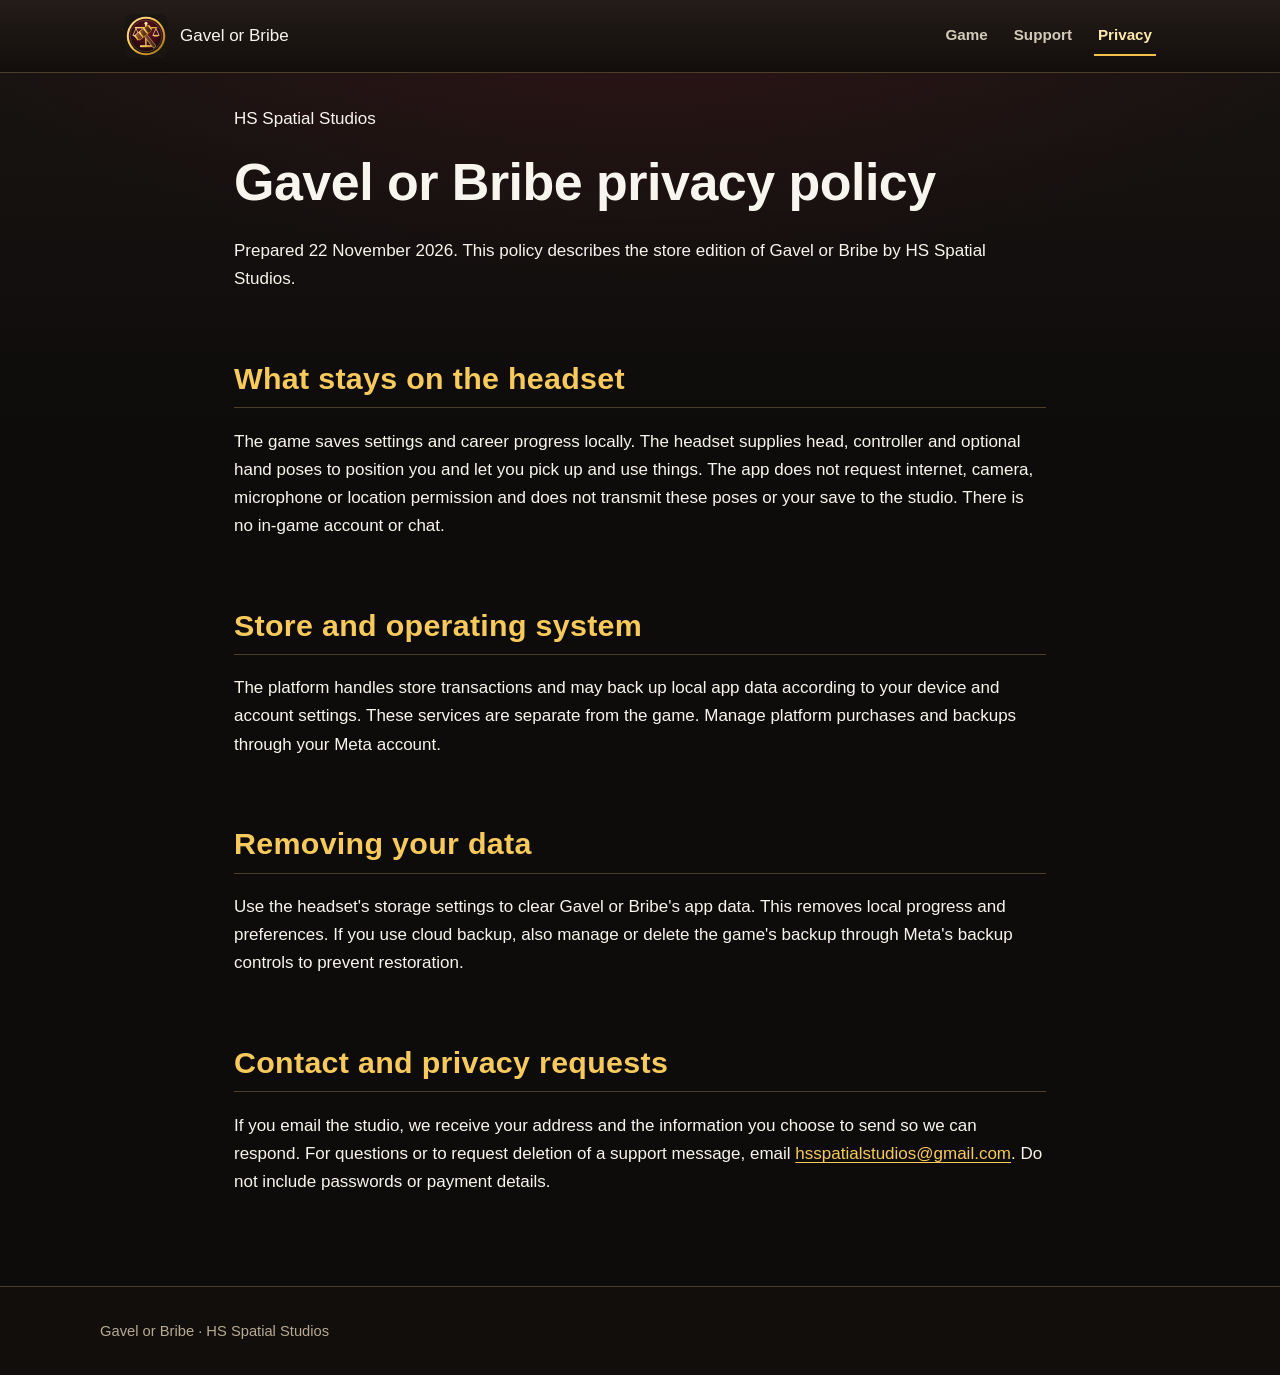
==== privacy.html @ fd41a319 "Publish the Gavel or Bribe website, support and privacy pages Co-authored-by: Copilot <223556219+Cop" ====
<!doctype html>
<html lang="en"><head><meta charset="utf-8"><meta name="viewport" content="width=device-width, initial-scale=1">
<title>Privacy policy | HS Spatial Studios</title><link rel="icon" href="favicon.svg"><link rel="stylesheet" href="styles.css"></head>
<body><a class="skip-link" href="#main">Skip to content</a>
<header class="site-header"><div class="header-inner"><a class="brand-lockup" href="index.html"><img src="favicon.svg" width="44" height="44" alt=""> Gavel or Bribe</a><nav class="site-nav" aria-label="Primary"><a href="index.html">Game</a> <a href="support.html">Support</a> <a href="privacy.html" aria-current="page">Privacy</a></nav></div></header>
<main class="prose-page" id="main"><p>HS Spatial Studios</p><h1>Gavel or Bribe privacy policy</h1>
<p>Prepared 22 November 2026. This policy describes the store edition of Gavel or Bribe by HS Spatial Studios.</p>
<h2>What stays on the headset</h2>
<p>The game saves settings and career progress locally. The headset supplies head, controller and optional hand poses to position you and let you pick up and use things. The app does not request internet, camera, microphone or location permission and does not transmit these poses or your save to the studio. There is no in-game account or chat.</p>
<h2>Store and operating system</h2>
<p>The platform handles store transactions and may back up local app data according to your device and account settings. These services are separate from the game. Manage platform purchases and backups through your Meta account.</p>
<h2 id="data-deletion">Removing your data</h2>
<p>Use the headset's storage settings to clear Gavel or Bribe's app data. This removes local progress and preferences. If you use cloud backup, also manage or delete the game's backup through Meta's backup controls to prevent restoration.</p>
<h2>Contact and privacy requests</h2>
<p>If you email the studio, we receive your address and the information you choose to send so we can respond. For questions or to request deletion of a support message, email <a href="mailto:hsspatialstudios@gmail.com">hsspatialstudios@gmail.com</a>. Do not include passwords or payment details.</p></main>
<footer class="site-footer"><div class="footer-inner">Gavel or Bribe &middot; HS Spatial Studios</div></footer></body></html>
---- styles.css ----
/* ==========================================================================
   Gavel or Bribe (BenchOrder) — Official Website, Support & Privacy Stylesheet
   Publisher: HS Spatial Studios (https://hsspatialstudios-com.github.io/gavelorbribe/)
   Design System: Oiled American Walnut, Brushed Antique Brass, Domed Oxblood,
   Banker's Emerald Glass, and Crisp Cotton-Rag Ivory (WCAG AA+ >= 6.3:1).
   Zero external fonts, zero CDN requests, zero trackers, zero cookies.
   ========================================================================== */

:root {
  color-scheme: dark;
  --bg-obsidian: #0E0C0B;
  --bg-walnut: #191513;
  --bg-walnut-elevated: #221B17;
  --bg-card: #241E1A;
  --bg-card-deep: #1A1512;
  --bg-oxblood: #3D0B13;
  --bg-oxblood-hi: #56121D;
  --border-walnut: #4D3D2B;
  --border-brass: #8C6F47;
  --gold-bright: #FFE9AD;
  --gold-primary: #F5C249;
  --gold-heading: #F7CA5B;
  --gold-mid: #D99616;
  --gold-deep: #8A5904;
  --emerald-accent: #4ADE80;
  --emerald-deep: #10B981;
  --crimson-stamp: #F87171;
  --text-primary: #F8F5EE;
  --text-secondary: #D4CBB8;
  --text-muted: #B6AA94;
  --text-on-gold: #14100B;
  --shadow-heavy: 0 18px 42px rgba(5, 4, 4, 0.62);
  --shadow-card: 0 8px 24px rgba(5, 4, 4, 0.44);
  --radius-lg: 16px;
  --radius-md: 12px;
  --radius-sm: 8px;
  --max-width: 1080px;
  --font-sans: -apple-system, BlinkMacSystemFont, "Segoe UI", Roboto, "Helvetica Neue", Arial, sans-serif;
  --font-display: "Arial Narrow", "Roboto Condensed", "Helvetica Neue", -apple-system, BlinkMacSystemFont, sans-serif;
  --font-mono: ui-monospace, SFMono-Regular, Menlo, Monaco, Consolas, monospace;
}

*,
*::before,
*::after {
  box-sizing: border-box;
}

html {
  scroll-behavior: smooth;
  background-color: var(--bg-obsidian);
}

@media (prefers-reduced-motion: reduce) {
  html {
    scroll-behavior: auto;
  }
  *,
  *::before,
  *::after {
    animation-duration: 0.01ms !important;
    animation-iteration-count: 1 !important;
    transition-duration: 0.01ms !important;
  }
}

body {
  margin: 0;
  background:
    radial-gradient(1100px 540px at 50% -80px, rgba(107, 22, 34, 0.34), transparent 68%),
    linear-gradient(180deg, var(--bg-walnut) 0%, var(--bg-obsidian) 420px, var(--bg-obsidian) 100%);
  color: var(--text-primary);
  font: 17px/1.65 var(--font-sans);
  -webkit-font-smoothing: antialiased;
}

/* Accessibility: Skip Link & High-Contrast Focus Ring */
.skip-link {
  position: absolute;
  left: -9999px;
  top: 12px;
  z-index: 1000;
  padding: 10px 18px;
  border-radius: var(--radius-sm);
  background: var(--gold-primary);
  color: var(--text-on-gold);
  font-weight: 700;
  text-decoration: none;
}

.skip-link:focus {
  left: 16px;
}

:focus-visible {
  outline: 3px solid var(--gold-bright);
  outline-offset: 3px;
}

a {
  color: var(--gold-heading);
  text-underline-offset: 0.18em;
  transition: color 0.14s ease;
}

a:hover,
a:focus {
  color: var(--gold-bright);
}

/* Top Brass & Walnut Header Bar */
header.site-header {
  border-bottom: 1px solid var(--border-walnut);
  background: linear-gradient(180deg, rgba(36, 30, 26, 0.96), rgba(18, 14, 12, 0.96));
  position: sticky;
  top: 0;
  z-index: 100;
  backdrop-filter: blur(10px);
}

.header-inner {
  max-width: var(--max-width);
  margin: 0 auto;
  padding: 14px 24px;
  display: flex;
  flex-wrap: wrap;
  align-items: center;
  justify-content: space-between;
  gap: 16px;
}

.brand-lockup {
  display: inline-flex;
  align-items: center;
  gap: 12px;
  text-decoration: none;
  color: var(--text-primary);
}

.brand-lockup:hover,
.brand-lockup:focus {
  color: var(--gold-bright);
}

.brand-seal {
  width: 44px;
  height: 44px;
  flex-shrink: 0;
  filter: drop-shadow(0 3px 8px rgba(0, 0, 0, 0.55));
}

.brand-titles {
  display: flex;
  flex-direction: column;
  line-height: 1.15;
}

.brand-name {
  font-family: var(--font-display);
  font-size: 1.32rem;
  font-weight: 800;
  letter-spacing: 0.04em;
  text-transform: uppercase;
  color: var(--gold-bright);
}

.brand-studio {
  font-size: 0.78rem;
  font-weight: 600;
  letter-spacing: 0.08em;
  text-transform: uppercase;
  color: var(--text-secondary);
}

nav.site-nav {
  display: flex;
  flex-wrap: wrap;
  align-items: center;
  gap: 6px 18px;
}

nav.site-nav a {
  color: var(--text-secondary);
  text-decoration: none;
  font-size: 0.95rem;
  font-weight: 600;
  padding: 6px 4px;
  border-bottom: 2px solid transparent;
}

nav.site-nav a:hover,
nav.site-nav a:focus {
  color: var(--text-primary);
  border-bottom-color: var(--gold-primary);
}

nav.site-nav a[aria-current="page"] {
  color: var(--gold-bright);
  border-bottom-color: var(--gold-primary);
}

/* Main Container & Typography */
main {
  max-width: var(--max-width);
  margin: 0 auto;
  padding: 32px 24px 72px;
}

main.prose-page {
  max-width: 860px;
}

h1,
h2,
h3 {
  color: var(--text-primary);
  line-height: 1.2;
  margin-top: 0;
}

h1 {
  font-size: clamp(2.15rem, 4.6vw, 3.25rem);
  font-weight: 800;
  letter-spacing: -0.01em;
  margin-bottom: 0.45em;
}

h2 {
  font-size: clamp(1.45rem, 2.6vw, 1.9rem);
  font-weight: 800;
  color: var(--gold-heading);
  letter-spacing: 0.01em;
  margin: 2.2em 0 0.65em;
  padding-bottom: 0.35em;
  border-bottom: 1px solid var(--border-walnut);
}

h3 {
  font-size: 1.15rem;
  font-weight: 700;
  color: var(--gold-bright);
  margin: 0 0 0.4em;
}

p,
ul,
ol,
table {
  margin: 0 0 1.05em;
}

p.lead {
  font-size: clamp(1.12rem, 1.9vw, 1.28rem);
  line-height: 1.55;
  color: var(--text-secondary);
}

.muted,
.updated {
  color: var(--text-muted);
  font-size: 0.95rem;
}

code {
  font: 0.88em var(--font-mono);
  background: #2C231C;
  color: var(--gold-bright);
  border: 1px solid var(--border-walnut);
  padding: 0.12em 0.4em;
  border-radius: 5px;
}

/* Hero Section */
.hero {
  display: grid;
  grid-template-columns: 1.18fr 0.82fr;
  gap: 32px;
  align-items: center;
  padding: 28px 30px;
  background:
    radial-gradient(560px 320px at 82% 28%, rgba(245, 194, 73, 0.12), transparent 72%),
    linear-gradient(155deg, var(--bg-card) 0%, var(--bg-card-deep) 64%, #150B0E 100%);
  border: 1px solid var(--border-brass);
  border-radius: var(--radius-lg);
  box-shadow: var(--shadow-heavy);
  margin-bottom: 28px;
}

@media (max-width: 860px) {
  .hero {
    grid-template-columns: 1fr;
    padding: 24px 20px;
  }
}

.eyebrow-row {
  display: flex;
  flex-wrap: wrap;
  gap: 8px;
  margin-bottom: 14px;
}

.badge {
  display: inline-flex;
  align-items: center;
  gap: 6px;
  padding: 4px 11px;
  border-radius: 999px;
  font-size: 0.79rem;
  font-weight: 700;
  letter-spacing: 0.04em;
  text-transform: uppercase;
  background: #2D231B;
  color: var(--gold-bright);
  border: 1px solid var(--border-brass);
}

.badge.emerald {
  background: rgba(16, 185, 129, 0.14);
  color: var(--emerald-accent);
  border-color: rgba(74, 222, 128, 0.45);
}

.badge.oxblood {
  background: var(--bg-oxblood);
  color: var(--gold-bright);
  border-color: #9E3344;
}

.cta-row {
  display: flex;
  flex-wrap: wrap;
  align-items: center;
  gap: 14px;
  margin-top: 22px;
}

.btn-primary {
  display: inline-flex;
  align-items: center;
  justify-content: center;
  gap: 8px;
  padding: 13px 26px;
  border-radius: 999px;
  background: linear-gradient(180deg, var(--gold-primary) 0%, var(--gold-mid) 100%);
  color: var(--text-on-gold);
  font-weight: 800;
  font-size: 1rem;
  letter-spacing: 0.01em;
  text-decoration: none;
  border: 1px solid var(--gold-bright);
  box-shadow: 0 6px 18px rgba(217, 150, 22, 0.32);
}

.btn-primary:hover,
.btn-primary:focus {
  background: linear-gradient(180deg, var(--gold-bright) 0%, var(--gold-primary) 100%);
  color: var(--text-on-gold);
}

.btn-secondary {
  display: inline-flex;
  align-items: center;
  justify-content: center;
  padding: 12px 22px;
  border-radius: 999px;
  background: #2C231C;
  color: var(--text-primary);
  font-weight: 700;
  font-size: 0.96rem;
  text-decoration: none;
  border: 1px solid var(--border-brass);
}

.btn-secondary:hover,
.btn-secondary:focus {
  background: #3B2F25;
  color: var(--gold-bright);
}

.price-note {
  margin-top: 14px;
  margin-bottom: 0;
  font-size: 0.92rem;
  color: var(--text-secondary);
}

.hero-art-card {
  background: radial-gradient(circle at 50% 42%, #471019 0%, #1C0A0E 65%, #110B0A 100%);
  border: 1px solid var(--border-brass);
  border-radius: var(--radius-md);
  padding: 20px;
  text-align: center;
  box-shadow: inset 0 0 0 1px rgba(255, 233, 173, 0.12);
}

.hero-art-card svg {
  width: 100%;
  max-width: 320px;
  height: auto;
  display: block;
  margin: 0 auto 12px;
}

.hero-art-caption {
  font-size: 0.86rem;
  color: var(--text-secondary);
  margin: 0;
}

/* Quantitative Proof Strip */
.proof-grid {
  display: grid;
  grid-template-columns: repeat(auto-fit, minmax(195px, 1fr));
  gap: 14px;
  margin: 22px 0 12px;
}

.proof-stat {
  background: linear-gradient(180deg, var(--bg-walnut-elevated), var(--bg-card-deep));
  border: 1px solid var(--border-walnut);
  border-top: 2px solid var(--border-brass);
  border-radius: var(--radius-md);
  padding: 16px 18px;
  box-shadow: var(--shadow-card);
}

.proof-number {
  display: block;
  font-family: var(--font-display);
  font-size: 1.65rem;
  font-weight: 800;
  color: var(--gold-bright);
  line-height: 1.15;
  margin-bottom: 4px;
}

.proof-label {
  display: block;
  font-size: 0.88rem;
  line-height: 1.4;
  color: var(--text-secondary);
}

/* Feature & Bench Arsenal Grid */
.card-grid {
  list-style: none;
  padding: 0;
  margin: 0 0 1.2em;
  display: grid;
  grid-template-columns: repeat(auto-fit, minmax(305px, 1fr));
  gap: 16px;
}

.card {
  background: linear-gradient(180deg, var(--bg-card) 0%, var(--bg-card-deep) 100%);
  border: 1px solid var(--border-walnut);
  border-radius: var(--radius-md);
  padding: 20px 22px;
  box-shadow: var(--shadow-card);
}

.card.oxblood-accent {
  background: linear-gradient(165deg, #2C1217 0%, var(--bg-card-deep) 100%);
  border-color: #6E2B37;
}

.card.brass-accent {
  border-color: var(--border-brass);
}

.card p:last-child,
.card ul:last-child {
  margin-bottom: 0;
}

.tool-tag {
  display: inline-block;
  font-size: 0.76rem;
  font-weight: 700;
  letter-spacing: 0.06em;
  text-transform: uppercase;
  color: var(--emerald-accent);
  margin-bottom: 6px;
}

/* 5-Tier Courtroom Ladder */
.ladder-list {
  list-style: none;
  padding: 0;
  margin: 0 0 1.2em;
  display: grid;
  gap: 12px;
}

.ladder-tier {
  display: grid;
  grid-template-columns: 128px 1fr;
  gap: 18px;
  align-items: start;
  padding: 18px 20px;
  background: linear-gradient(90deg, #281E17 0%, var(--bg-card-deep) 100%);
  border: 1px solid var(--border-walnut);
  border-left: 4px solid var(--gold-primary);
  border-radius: var(--radius-md);
}

.ladder-tier.hub {
  border-left-color: var(--emerald-accent);
  background: linear-gradient(90deg, #172620 0%, var(--bg-card-deep) 100%);
}

@media (max-width: 640px) {
  .ladder-tier {
    grid-template-columns: 1fr;
    gap: 8px;
  }
}

.tier-pill {
  display: inline-block;
  font-family: var(--font-display);
  font-size: 0.86rem;
  font-weight: 800;
  letter-spacing: 0.06em;
  text-transform: uppercase;
  padding: 5px 10px;
  border-radius: var(--radius-sm);
  background: #36291F;
  color: var(--gold-bright);
  border: 1px solid var(--border-brass);
  text-align: center;
}

.ladder-tier.hub .tier-pill {
  background: rgba(16, 185, 129, 0.16);
  color: var(--emerald-accent);
  border-color: rgba(74, 222, 128, 0.45);
}

.tier-meta {
  font-size: 0.88rem;
  color: var(--text-muted);
  margin-top: 6px;
  margin-bottom: 0;
}

/* Tables (Controls, Specs, Privacy Matrix) */
.table-wrap {
  overflow-x: auto;
  margin: 0 0 1.4em;
  border: 1px solid var(--border-walnut);
  border-radius: var(--radius-md);
  background: var(--bg-card-deep);
}

table {
  border-collapse: collapse;
  width: 100%;
  margin: 0;
  font-size: 0.95rem;
}

th,
td {
  text-align: left;
  padding: 12px 15px;
  border-bottom: 1px solid #33281E;
  vertical-align: top;
}

tr:last-child th,
tr:last-child td {
  border-bottom: none;
}

th {
  background: #282019;
  color: var(--gold-bright);
  font-weight: 700;
  font-size: 0.88rem;
  letter-spacing: 0.03em;
  text-transform: uppercase;
}

td {
  color: var(--text-secondary);
}

td strong {
  color: var(--text-primary);
}

/* Callout & Notice Boxes */
.callout {
  padding: 18px 22px;
  border-radius: var(--radius-md);
  background: linear-gradient(180deg, #1A2822 0%, #141D19 100%);
  border: 1px solid rgba(74, 222, 128, 0.42);
  margin: 1.2em 0;
}

.callout.gold {
  background: linear-gradient(180deg, #2A2116 0%, #1B150E 100%);
  border-color: var(--border-brass);
}

.callout h3 {
  margin-top: 0;
}

.callout p:last-child,
.callout ul:last-child,
.callout ol:last-child {
  margin-bottom: 0;
}

/* FAQ Accordion / Articles */
.faq-list {
  display: grid;
  gap: 12px;
}

details.faq-item {
  background: var(--bg-card);
  border: 1px solid var(--border-walnut);
  border-radius: var(--radius-md);
  padding: 14px 18px;
}

details.faq-item[open] {
  border-color: var(--border-brass);
}

details.faq-item summary {
  cursor: pointer;
  font-weight: 700;
  color: var(--gold-bright);
  font-size: 1.02rem;
  list-style: revert;
}

details.faq-item .faq-body {
  margin-top: 10px;
  color: var(--text-secondary);
}

details.faq-item .faq-body p:last-child {
  margin-bottom: 0;
}

/* Footer */
footer.site-footer {
  border-top: 1px solid var(--border-walnut);
  background: #120E0C;
  padding: 32px 24px;
  color: var(--text-muted);
  font-size: 0.92rem;
}

.footer-inner {
  max-width: var(--max-width);
  margin: 0 auto;
  display: flex;
  flex-wrap: wrap;
  align-items: center;
  justify-content: space-between;
  gap: 14px;
}

.footer-links {
  display: flex;
  flex-wrap: wrap;
  gap: 8px 18px;
}

.footer-links a {
  color: var(--text-secondary);
  text-decoration: none;
}

.footer-links a:hover,
.footer-links a:focus {
  color: var(--gold-bright);
  text-decoration: underline;
}

@media print {
  header.site-header,
  .skip-link,
  .cta-row {
    display: none;
  }
  body {
    background: #FFFFFF;
    color: #111111;
  }
  h1, h2, h3, td, th, p, li {
    color: #111111;
  }
}
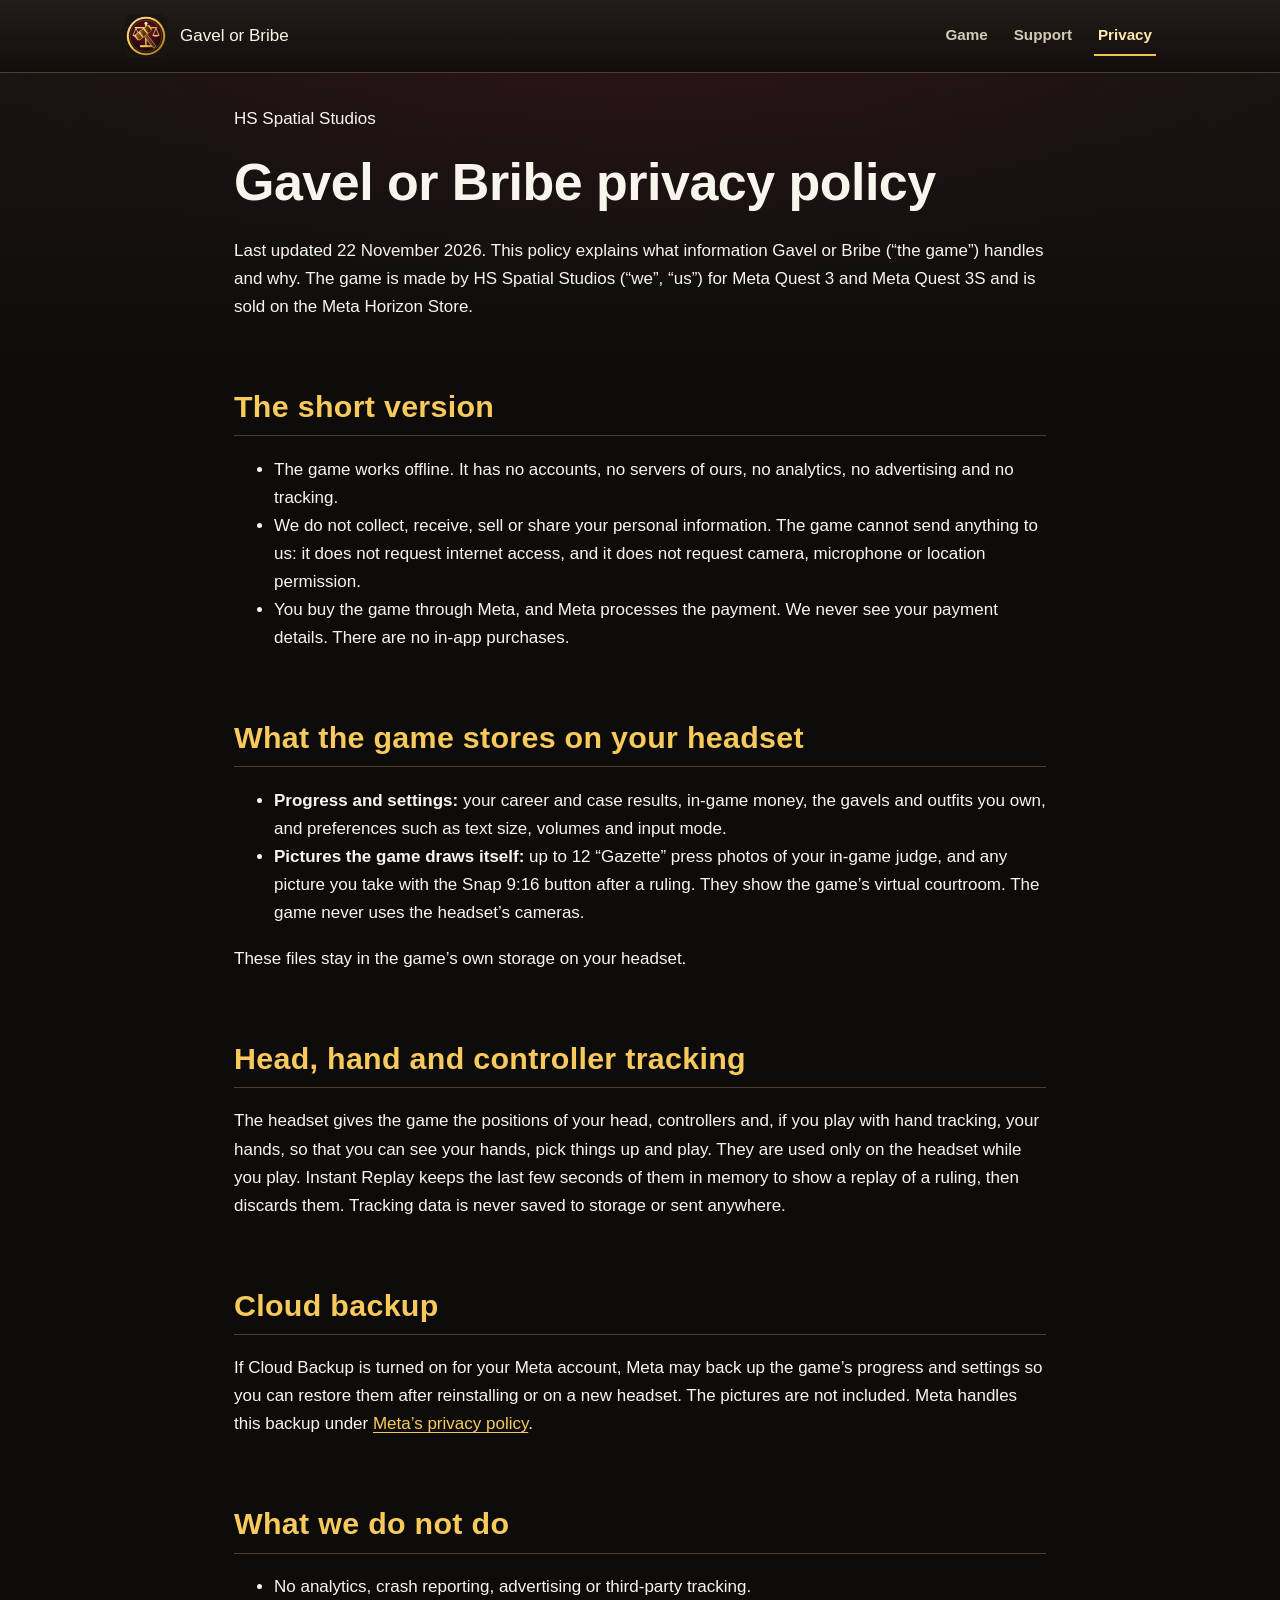
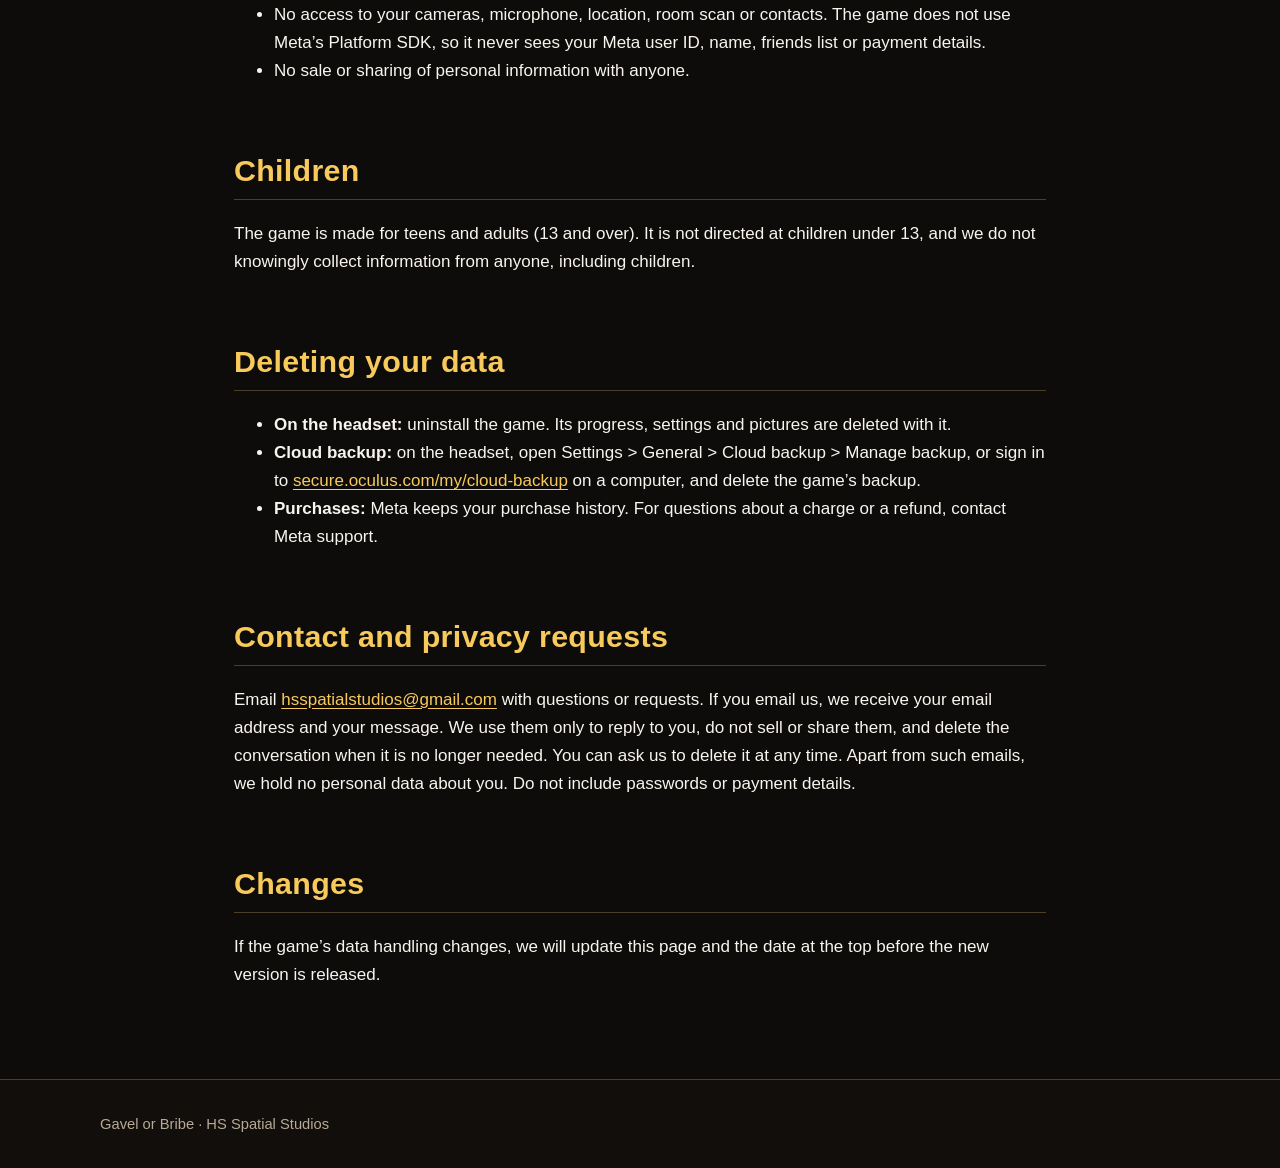
==== commit 40f62f3e: "Privacy policy: name every local file, tracking and Instant Replay, cloud-backup scope, children, de" ====
--- a/privacy.html
+++ b/privacy.html
@@ -4,13 +4,39 @@
 <body><a class="skip-link" href="#main">Skip to content</a>
 <header class="site-header"><div class="header-inner"><a class="brand-lockup" href="index.html"><img src="favicon.svg" width="44" height="44" alt=""> Gavel or Bribe</a><nav class="site-nav" aria-label="Primary"><a href="index.html">Game</a> <a href="support.html">Support</a> <a href="privacy.html" aria-current="page">Privacy</a></nav></div></header>
 <main class="prose-page" id="main"><p>HS Spatial Studios</p><h1>Gavel or Bribe privacy policy</h1>
-<p>Prepared 22 November 2026. This policy describes the store edition of Gavel or Bribe by HS Spatial Studios.</p>
-<h2>What stays on the headset</h2>
-<p>The game saves settings and career progress locally. The headset supplies head, controller and optional hand poses to position you and let you pick up and use things. The app does not request internet, camera, microphone or location permission and does not transmit these poses or your save to the studio. There is no in-game account or chat.</p>
-<h2>Store and operating system</h2>
-<p>The platform handles store transactions and may back up local app data according to your device and account settings. These services are separate from the game. Manage platform purchases and backups through your Meta account.</p>
-<h2 id="data-deletion">Removing your data</h2>
-<p>Use the headset's storage settings to clear Gavel or Bribe's app data. This removes local progress and preferences. If you use cloud backup, also manage or delete the game's backup through Meta's backup controls to prevent restoration.</p>
+<p>Last updated 22 November 2026. This policy explains what information Gavel or Bribe (&ldquo;the game&rdquo;) handles and why. The game is made by HS Spatial Studios (&ldquo;we&rdquo;, &ldquo;us&rdquo;) for Meta Quest 3 and Meta Quest 3S and is sold on the Meta Horizon Store.</p>
+<h2>The short version</h2>
+<ul>
+<li>The game works offline. It has no accounts, no servers of ours, no analytics, no advertising and no tracking.</li>
+<li>We do not collect, receive, sell or share your personal information. The game cannot send anything to us: it does not request internet access, and it does not request camera, microphone or location permission.</li>
+<li>You buy the game through Meta, and Meta processes the payment. We never see your payment details. There are no in-app purchases.</li>
+</ul>
+<h2>What the game stores on your headset</h2>
+<ul>
+<li><strong>Progress and settings:</strong> your career and case results, in-game money, the gavels and outfits you own, and preferences such as text size, volumes and input mode.</li>
+<li><strong>Pictures the game draws itself:</strong> up to 12 &ldquo;Gazette&rdquo; press photos of your in-game judge, and any picture you take with the Snap 9:16 button after a ruling. They show the game&rsquo;s virtual courtroom. The game never uses the headset&rsquo;s cameras.</li>
+</ul>
+<p>These files stay in the game&rsquo;s own storage on your headset.</p>
+<h2>Head, hand and controller tracking</h2>
+<p>The headset gives the game the positions of your head, controllers and, if you play with hand tracking, your hands, so that you can see your hands, pick things up and play. They are used only on the headset while you play. Instant Replay keeps the last few seconds of them in memory to show a replay of a ruling, then discards them. Tracking data is never saved to storage or sent anywhere.</p>
+<h2>Cloud backup</h2>
+<p>If Cloud Backup is turned on for your Meta account, Meta may back up the game&rsquo;s progress and settings so you can restore them after reinstalling or on a new headset. The pictures are not included. Meta handles this backup under <a href="https://www.meta.com/legal/privacy-policy/">Meta&rsquo;s privacy policy</a>.</p>
+<h2>What we do not do</h2>
+<ul>
+<li>No analytics, crash reporting, advertising or third-party tracking.</li>
+<li>No access to your cameras, microphone, location, room scan or contacts. The game does not use Meta&rsquo;s Platform SDK, so it never sees your Meta user ID, name, friends list or payment details.</li>
+<li>No sale or sharing of personal information with anyone.</li>
+</ul>
+<h2>Children</h2>
+<p>The game is made for teens and adults (13 and over). It is not directed at children under 13, and we do not knowingly collect information from anyone, including children.</p>
+<h2 id="data-deletion">Deleting your data</h2>
+<ul>
+<li><strong>On the headset:</strong> uninstall the game. Its progress, settings and pictures are deleted with it.</li>
+<li><strong>Cloud backup:</strong> on the headset, open Settings &gt; General &gt; Cloud backup &gt; Manage backup, or sign in to <a href="https://secure.oculus.com/my/cloud-backup/">secure.oculus.com/my/cloud-backup</a> on a computer, and delete the game&rsquo;s backup.</li>
+<li><strong>Purchases:</strong> Meta keeps your purchase history. For questions about a charge or a refund, contact Meta support.</li>
+</ul>
 <h2>Contact and privacy requests</h2>
-<p>If you email the studio, we receive your address and the information you choose to send so we can respond. For questions or to request deletion of a support message, email <a href="mailto:hsspatialstudios@gmail.com">hsspatialstudios@gmail.com</a>. Do not include passwords or payment details.</p></main>
+<p>Email <a href="mailto:hsspatialstudios@gmail.com">hsspatialstudios@gmail.com</a> with questions or requests. If you email us, we receive your email address and your message. We use them only to reply to you, do not sell or share them, and delete the conversation when it is no longer needed. You can ask us to delete it at any time. Apart from such emails, we hold no personal data about you. Do not include passwords or payment details.</p>
+<h2>Changes</h2>
+<p>If the game&rsquo;s data handling changes, we will update this page and the date at the top before the new version is released.</p></main>
 <footer class="site-footer"><div class="footer-inner">Gavel or Bribe &middot; HS Spatial Studios</div></footer></body></html>
